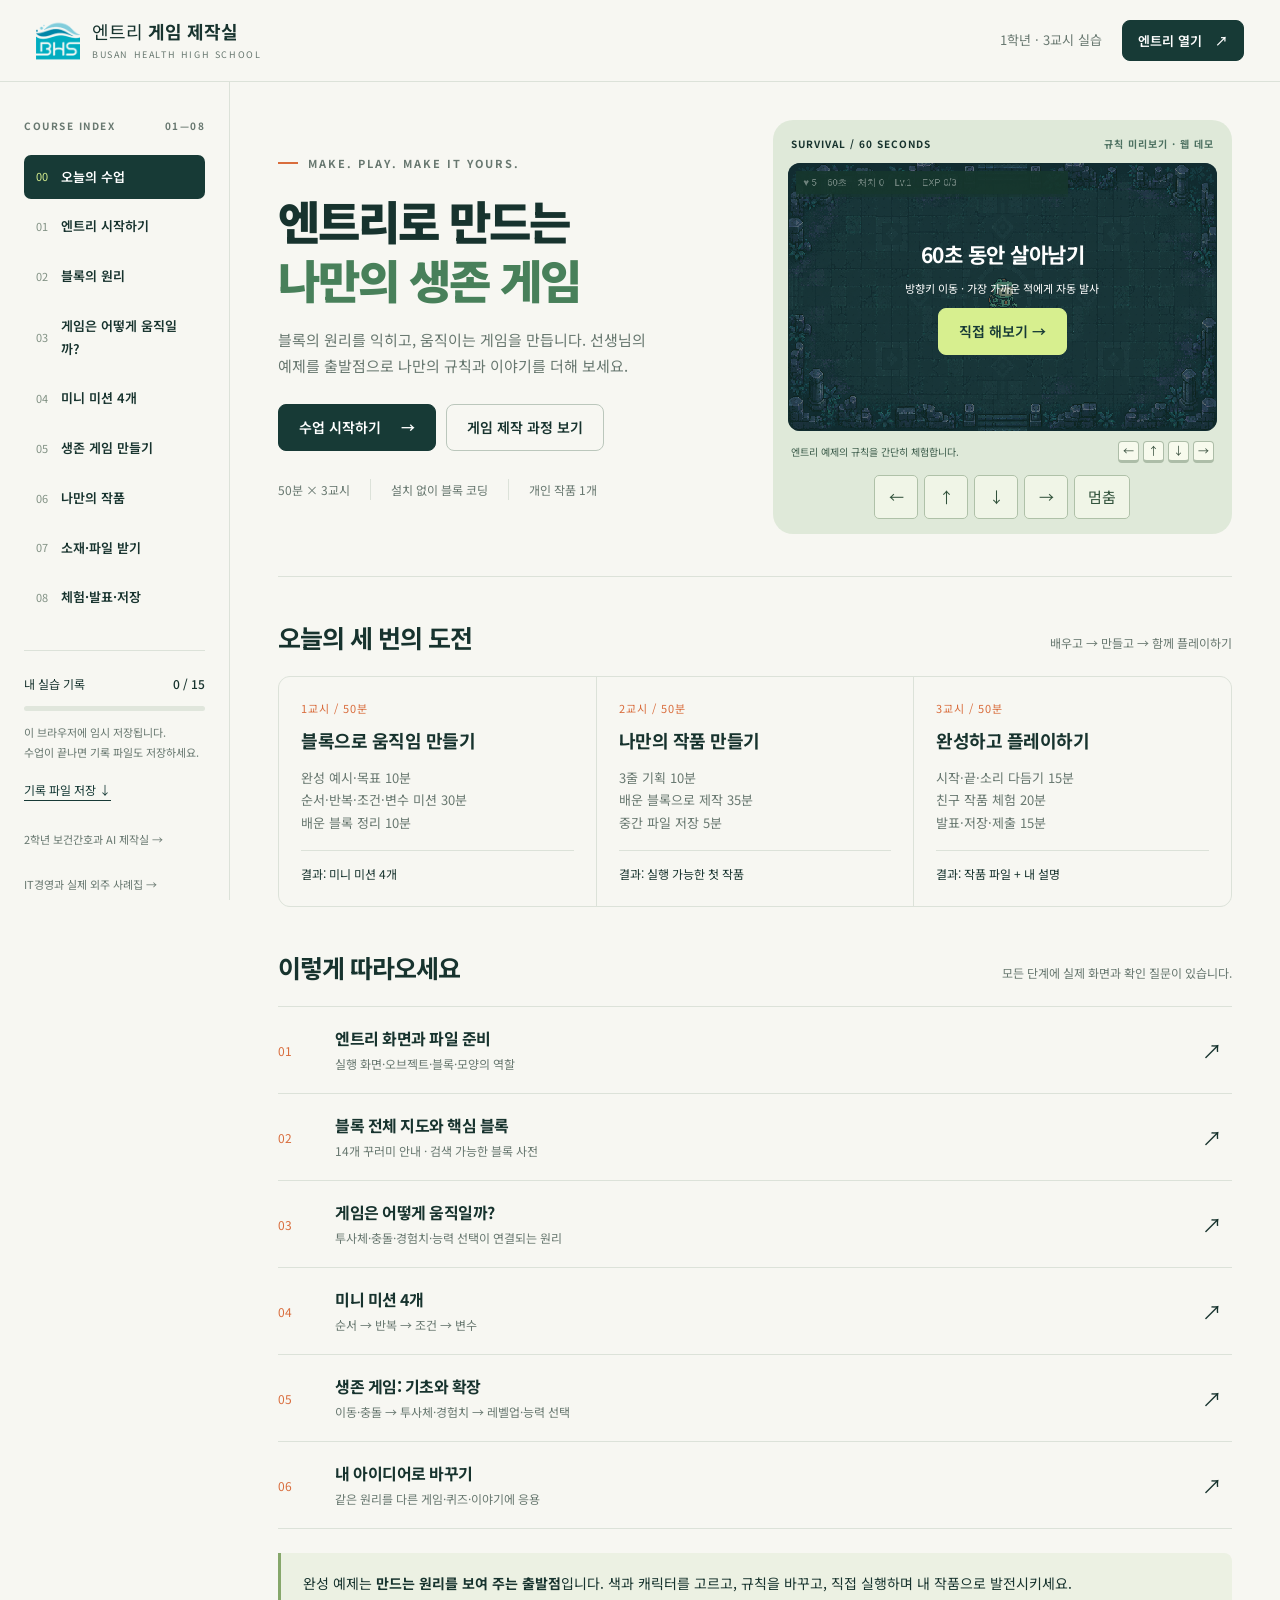
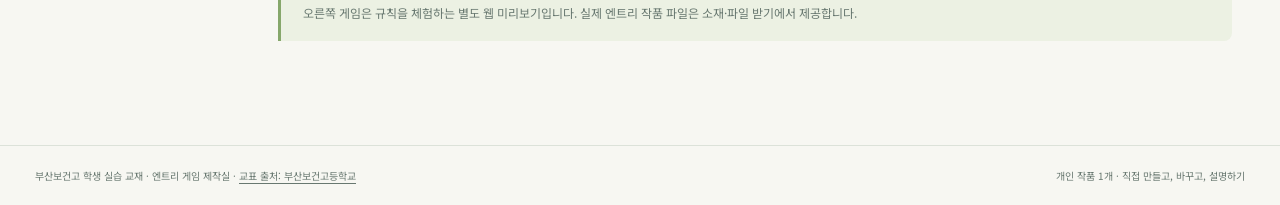
==== docs/index.html @ ec51cd51 "Publish Busan Health High School Entry game lab" ====
<!doctype html>
<html lang="ko">
<head>
  <meta charset="utf-8"><meta name="viewport" content="width=device-width,initial-scale=1">
  <meta name="theme-color" content="#173a36">
  <meta name="description" content="부산보건고 학생을 위한 엔트리 실습 교재. 블록의 원리를 익히고, 생존 게임을 만들고, 나만의 작품으로 확장합니다.">
  <title>엔트리 게임 제작실 · 부산보건고</title>
  <link rel="icon" href="assets/brand/busanhc-emblem.gif" type="image/gif">
  <link rel="stylesheet" href="style.css">
  <script src="content.js" defer></script><script src="assembly-data.js" defer></script><script src="assembly.js" defer></script><script src="game.js" defer></script><script src="app.js" defer></script>
</head>
<body>
  <a class="skip" href="#main">본문으로 이동</a>
  <header class="topbar">
    <a class="brand" href="#home"><img class="school-emblem" src="assets/brand/busanhc-emblem.gif" alt="부산보건고등학교 교표" width="44" height="44"><span>엔트리 <b>게임 제작실</b><small>BUSAN HEALTH HIGH SCHOOL</small></span></a>
    <div class="top-actions"><span class="course-label">1학년 · 3교시 실습</span><a class="button small" href="https://playentry.org/ws/new" target="_blank" rel="noopener">엔트리 열기 <span aria-hidden="true">↗</span></a><button class="menu-toggle" aria-label="수업 목차 열기" aria-expanded="false">☰</button></div>
  </header>
  <div class="layout">
    <aside class="sidebar" id="sidebar">
      <div class="side-heading">COURSE INDEX <span>01—08</span></div>
      <nav aria-label="수업 목차">
        <a href="#home" data-nav="home"><span>00</span>오늘의 수업</a>
        <a href="#start" data-nav="start"><span>01</span>엔트리 시작하기</a>
        <a href="#blocks" data-nav="blocks"><span>02</span>블록의 원리</a>
        <a href="#gameflow" data-nav="gameflow"><span>03</span>게임은 어떻게 움직일까?</a>
        <a href="#missions" data-nav="missions"><span>04</span>미니 미션 4개</a>
        <a href="#build" data-nav="build"><span>05</span>생존 게임 만들기</a>
        <a href="#project" data-nav="project"><span>06</span>나만의 작품</a>
        <a href="#assets" data-nav="assets"><span>07</span>소재·파일 받기</a>
        <a href="#finish" data-nav="finish"><span>08</span>체험·발표·저장</a>
      </nav>
      <div class="side-progress"><span>내 실습 기록 <b id="progress-label">0 / 15</b></span><progress id="progress" max="15" value="0">0%</progress><p>이 브라우저에 임시 저장됩니다.<br>수업이 끝나면 기록 파일도 저장하세요.</p><button class="text-button" id="export-top">기록 파일 저장 ↓</button></div>
      <a class="source-link" href="https://zeusk302-png.github.io/busanhc-health-ai-2026/">2학년 보건간호과 AI 제작실 →</a>
      <a class="source-link" href="https://zeusk302-png.github.io/busanhc-it-outsourcing-2026/">IT경영과 실제 외주 사례집 →</a>
      <a class="source-link" href="https://docs.playentry.org/" target="_blank" rel="noopener">엔트리 공식 도움말 ↗</a>
    </aside>
    <main id="main" tabindex="-1"></main>
  </div>
  <footer class="footer"><span>부산보건고 학생 실습 교재 · 엔트리 게임 제작실 · <a href="https://school.busanedu.net/busanhc.com/cm/cntnts/cntntsView.do?cntntsId=10781&amp;mi=611095" target="_blank" rel="noopener">교표 출처: 부산보건고등학교</a></span><span>개인 작품 1개 · 직접 만들고, 바꾸고, 설명하기</span></footer>
  <dialog id="image-dialog"><button class="dialog-close" aria-label="이미지 닫기">닫기 ×</button><img alt=""><p></p></dialog>
  <div class="toast" role="status" aria-live="polite"></div>
  <noscript>이 실습 교재는 JavaScript가 필요합니다. 브라우저에서 JavaScript를 활성화해 주세요.</noscript>
</body></html>
---- docs/style.css ----
@import url('https://fonts.googleapis.com/css2?family=Noto+Sans+KR:wght@400;500;600;700;800;900&display=swap');
:root{--paper:#f7f7f2;--ink:#17332e;--muted:#687870;--line:#dce2d9;--forest:#173a36;--lime:#d7ef8f;--orange:#d96d3d;--white:#fff;--radius:16px;font-family:'Noto Sans KR',sans-serif;color:var(--ink);background:var(--paper);font-size:15px;line-height:1.75;font-synthesis:none}
*{box-sizing:border-box}body{margin:0}a{color:inherit;text-decoration:none}button,input,textarea,select{font:inherit}button,a,input,textarea,select{touch-action:manipulation}button{cursor:pointer}button:focus-visible,a:focus-visible,input:focus-visible,textarea:focus-visible,select:focus-visible{outline:3px solid #d96d3d;outline-offset:4px}button:disabled{opacity:.5;cursor:default}img{max-width:100%;height:auto}h1,h2,h3,h4,p{margin:0}h1{font-size:clamp(34px,3.6vw,54px);line-height:1.28;letter-spacing:-2px;font-weight:900}h2{font-size:25px;line-height:1.5;letter-spacing:-1px}h3{font-size:18px;line-height:1.5;letter-spacing:-.5px}p+p{margin-top:12px}small{font-size:12px}ul,ol{padding-left:23px;margin:12px 0}li+li{margin-top:7px}strong,b{font-weight:700}code{font-family:Consolas,monospace;background:#e9eee5;padding:2px 5px;border-radius:4px;font-size:14px}.skip{position:absolute;left:16px;top:-80px;z-index:99;background:var(--lime);padding:10px}.skip:focus{top:10px}.topbar{height:82px;background:var(--paper);border-bottom:1px solid var(--line);display:flex;align-items:center;justify-content:space-between;padding:0 36px;position:sticky;top:0;z-index:20}.brand{display:flex;align-items:center;gap:12px;font-size:18px;line-height:1.3}.brand small{display:block;letter-spacing:1.6px;font-size:9px;color:var(--muted);margin-top:5px}.brand-mark{width:43px;height:43px;border-radius:12px;background:var(--forest);color:var(--lime);display:flex;align-items:center;justify-content:center;font-size:29px;font-weight:900;position:relative}.brand-mark span{position:absolute;font-size:17px;right:4px;top:0}.top-actions{display:flex;align-items:center;gap:20px}.course-label{font-size:13px;color:var(--muted)}.button,button.primary{display:inline-flex;justify-content:center;align-items:center;gap:20px;background:var(--forest);color:#fff;border:1px solid var(--forest);padding:12px 20px;border-radius:8px;font-weight:600;font-size:14px;line-height:1.5}.button:hover,button.primary:hover{background:#28574b}.button.secondary{background:transparent;color:var(--ink);border-color:#bbc7bc}.button.secondary:hover{background:#e9eee3}.button.light{background:var(--lime);color:var(--forest);border-color:var(--lime)}.button.small{font-size:13px;padding:10px 15px;gap:13px}.text-button{color:var(--forest);background:none;border:0;padding:4px 0;text-decoration:underline;text-underline-offset:5px}.menu-toggle{display:none;background:none;border:0;font-size:24px}.layout{display:grid;grid-template-columns:230px minmax(0,1fr);max-width:1600px;margin:auto;min-height:calc(100vh - 150px)}.sidebar{padding:35px 24px 30px;border-right:1px solid var(--line);align-self:start;position:sticky;top:82px;max-height:calc(100vh - 82px);overflow:auto}.side-heading{font-size:10px;letter-spacing:1.5px;font-weight:700;margin-bottom:20px;display:flex;justify-content:space-between;color:var(--muted)}nav{display:grid;gap:5px}nav a{padding:11px 12px;border-radius:7px;font-size:13px;font-weight:600;display:flex;gap:13px;align-items:center}nav a span{font-size:11px;color:#819184;font-weight:400}nav a:hover{background:#e9eee5}nav a.active{background:var(--forest);color:white}nav a.active span{color:var(--lime)}.side-progress{border-top:1px solid var(--line);margin-top:30px;padding-top:22px}.side-progress>span{display:flex;justify-content:space-between;font-size:12px}.side-progress b{font-weight:500}.side-progress progress{display:block;appearance:none;border:0;width:100%;height:5px;margin:12px 0;background:#e0e6dc;border-radius:8px;overflow:hidden}.side-progress progress::-webkit-progress-bar{background:#e0e6dc}.side-progress progress::-webkit-progress-value{background:var(--forest)}.side-progress p{font-size:11px;color:var(--muted);line-height:1.8}.side-progress button{font-size:12px;margin-top:12px}.source-link{display:block;margin-top:26px;font-size:11px;color:var(--muted)}main{min-width:0;padding:38px 48px 80px;max-width:1250px;width:100%}.eyebrow{font-size:11px;letter-spacing:2px;font-weight:700;color:var(--muted);display:flex;align-items:center;gap:10px;margin-bottom:18px}.eyebrow::before{content:'';width:20px;height:2px;background:var(--orange)}.intro{max-width:650px;color:var(--muted);margin-top:18px;font-size:15px}.breadcrumb{display:flex;gap:9px;align-items:center;font-size:12px;color:var(--muted);margin-bottom:28px}.hero{display:grid;grid-template-columns:1fr 1fr;gap:35px;align-items:center;padding-bottom:42px;border-bottom:1px solid var(--line)}.hero-copy{padding:10px 0}.hero h1 em{font-style:normal;color:#48805a}.hero .intro{max-width:380px}.actions{display:flex;flex-wrap:wrap;gap:10px;margin-top:25px}.meta-row{display:flex;gap:20px;font-size:12px;margin-top:28px;color:var(--muted)}.meta-row span+span{border-left:1px solid var(--line);padding-left:20px}.game-shell{background:#dfe9d9;border-radius:20px;padding:15px;position:relative;overflow:hidden}.game-top{display:flex;justify-content:space-between;font-size:10px;font-weight:700;letter-spacing:1px;margin:0 3px 10px}.game-top span:last-child{color:#4c7060}.game-canvas-wrap{position:relative;background:#becfb7;aspect-ratio:16/10;border-radius:12px;overflow:hidden}.game-canvas-wrap canvas{display:block;width:100%;height:100%;outline-offset:-4px}.game-overlay{position:absolute;inset:0;display:flex;flex-direction:column;align-items:center;justify-content:center;background:#15362c9e;color:white;text-align:center;gap:9px;padding:20px}.game-overlay h3{font-size:24px}.game-overlay p{font-size:12px}.game-overlay[hidden]{display:none}.game-foot{display:flex;justify-content:space-between;gap:10px;align-items:center;font-size:10px;color:#3c5c4b;margin:10px 3px 0}.key{display:inline-flex;align-items:center;justify-content:center;min-width:21px;height:22px;background:#f7faed;border:1px solid #adbda8;border-bottom-width:3px;border-radius:4px;color:#39503e;font-size:11px}.section{margin-top:42px}.section-title{display:flex;justify-content:space-between;align-items:baseline;gap:20px;margin-bottom:20px}.section-title p{font-size:12px;color:var(--muted)}.timeline{display:grid;grid-template-columns:repeat(3,1fr);gap:1px;background:var(--line);border:1px solid var(--line);border-radius:12px;overflow:hidden}.period{background:var(--paper);padding:22px}.period .num{font-size:11px;letter-spacing:1px;color:var(--orange);margin-bottom:8px}.period h3{margin-bottom:13px}.period p{font-size:13px;color:var(--muted)}.period small{display:block;border-top:1px solid var(--line);padding-top:12px;margin-top:15px}.steps-list{border-top:1px solid var(--line)}.step-row{display:grid;grid-template-columns:42px 1fr auto;align-items:center;padding:19px 0;gap:15px;border-bottom:1px solid var(--line)}.step-row:hover{background:#eef1e7}.step-row .n{font-size:12px;color:var(--orange)}.step-row h3{font-size:16px}.step-row p{font-size:12px;color:var(--muted);margin-top:3px}.step-row .arrow{font-size:20px;margin-right:10px}.note{border-left:3px solid #86a76b;background:#ecf1e3;padding:18px 22px;margin:24px 0;font-size:14px;border-radius:0 8px 8px 0}.note.warning{border-color:#d88d4d;background:#faf0e3}.note small{display:block;color:var(--muted);margin-top:6px}.page-title{padding-bottom:30px;border-bottom:1px solid var(--line);margin-bottom:30px}.page-title h1{font-size:38px}.page-title .intro{max-width:720px}.two-col{display:grid;grid-template-columns:1fr 1fr;gap:28px}.reading{max-width:790px}.reading>p{margin:14px 0;color:#465c4f}.reading h2{margin-top:34px;margin-bottom:13px}.reading h3{margin:24px 0 10px}.panel{border:1px solid var(--line);border-radius:12px;padding:24px;background:#fff}.panel h3{margin-bottom:12px}.panel p{font-size:14px}.panel.soft{background:#edf1e6}.capture{margin:24px 0}.capture button{display:block;border:1px solid #d8dfd5;background:#fff;border-radius:10px;padding:0;overflow:hidden;width:100%;text-align:left}.capture img{width:100%;display:block}.capture figcaption{font-size:12px;color:var(--muted);margin-top:9px;line-height:1.8}.capture figcaption span{font-size:10px;background:#e5eddf;padding:2px 6px;border-radius:3px;color:#456047;margin-right:6px}.capture .hint{font-size:11px;text-align:right;color:var(--muted);margin-top:4px}.numbered{counter-reset:step;list-style:none;padding:0}.numbered li{counter-increment:step;position:relative;padding:0 0 0 36px;margin:18px 0;min-height:27px}.numbered li:before{content:counter(step,decimal-leading-zero);position:absolute;left:0;top:1px;color:var(--orange);font-size:12px;font-weight:700}.table-wrap{overflow-x:auto}table{width:100%;border-collapse:collapse;font-size:13px}th{text-align:left;color:#4b6255;background:#edf0e8;font-weight:600}th,td{padding:13px 15px;border-bottom:1px solid var(--line);vertical-align:top}td small{color:var(--muted)}.check{display:flex;align-items:flex-start;gap:10px;padding:12px 0;font-size:14px;border-bottom:1px solid #e9ede5}.check input{accent-color:var(--forest);width:18px;height:18px;flex:0 0 auto;margin-top:4px}.check small{display:block;color:var(--muted)}.checklist{margin:15px 0}.category-grid{display:grid;grid-template-columns:repeat(2,1fr);gap:12px}.category{background:white;border:1px solid var(--line);padding:20px;border-radius:10px}.category h3{font-size:16px;display:flex;align-items:center;gap:10px}.category h3 i{width:11px;height:11px;background:var(--cat,#4c8a52);border-radius:3px}.category p{font-size:13px;color:var(--muted);margin-top:9px}.category small{display:block;margin-top:12px;color:#41634b}.pill{display:inline-block;font-size:11px;padding:3px 8px;background:#e9efe1;border-radius:4px;margin-bottom:10px}.filter-row{display:flex;gap:8px;flex-wrap:wrap;margin:20px 0}.filter-row button,.stage-tabs a{font-size:12px;padding:9px 13px;border:1px solid var(--line);background:none;border-radius:7px}.filter-row button[aria-pressed=true],.stage-tabs a.active{background:var(--forest);border-color:var(--forest);color:#fff}.search{width:100%;padding:12px 15px;border:1px solid #bdcabb;border-radius:8px;background:#fff;margin:15px 0}.block-reference{border-top:1px solid var(--line)}.block-entry{padding:22px 0;border-bottom:1px solid var(--line);display:grid;grid-template-columns:1fr 1fr;gap:22px}.block-label{display:inline-block;background:var(--block,#4c9c55);color:#fff;border-radius:5px;padding:9px 12px;font-size:13px;font-weight:600;line-height:1.6}.block-entry p{font-size:13px;color:#4d6255;margin-top:10px}.block-entry .example{background:#edf1e7;border-radius:8px;padding:15px;font-size:13px}.block-entry small{display:block;color:var(--muted);margin-top:6px}.no-results{padding:30px;text-align:center;color:var(--muted)}.mission{border:1px solid var(--line);border-radius:12px;margin-bottom:22px;overflow:hidden;background:white}.mission-head{display:flex;gap:17px;padding:23px 25px;border-bottom:1px solid var(--line);align-items:center}.mission-head .big-number{font-size:30px;color:#b3c5ab;font-weight:800;line-height:1}.mission-head h2{font-size:21px}.mission-head p{color:var(--muted);font-size:12px;margin-top:3px}.mission-body{padding:24px}.code-stack{background:#eaf0e5;padding:18px;border-radius:10px;font-size:13px;line-height:2.1;white-space:pre-wrap;font-family:'Noto Sans KR',sans-serif;color:#294d37}.code-stack .code-note{font-size:11px;color:#6a7d6c;display:block;margin-bottom:8px}.try-it{margin-top:18px;font-size:13px;border-left:2px solid var(--orange);padding-left:15px}.try-it b{display:block;color:#9e542f;margin-bottom:5px}details{border-top:1px solid var(--line);padding:14px 0}summary{font-size:14px;font-weight:600;cursor:pointer}details>div,details>p{padding:12px 0 0;font-size:13px;color:#526858}details ol{font-size:13px}.stage-tabs{display:flex;gap:7px;flex-wrap:wrap;margin-bottom:28px}.stage-layout{display:grid;grid-template-columns:minmax(0,1fr) 260px;gap:30px}.stage-aside{align-self:start;position:sticky;top:112px}.stage-aside .panel{padding:20px}.stage-aside h3{font-size:15px}.stage-aside p,.stage-aside li{font-size:12px}.stage-nav{display:flex;justify-content:space-between;gap:12px;margin-top:30px;border-top:1px solid var(--line);padding-top:24px}.stage-content h2{margin:27px 0 13px;font-size:22px}.stage-content h3{margin:22px 0 10px}.stage-content p{font-size:14px}.success{padding:16px 20px;background:#e4edda;border-radius:9px;margin:20px 0;font-size:13px}.tag-row{display:flex;gap:6px;flex-wrap:wrap;margin:15px 0}.tag{font-size:11px;background:#e6ecdf;color:#47623f;border-radius:4px;padding:3px 8px}.form-field{display:block;margin-top:20px}.form-field>span{display:block;font-size:13px;font-weight:600;margin-bottom:7px}.form-field small{display:block;color:var(--muted);margin-top:6px}.form-field input,.form-field textarea,.form-field select{width:100%;border:1px solid #bdc9b9;border-radius:8px;padding:12px 13px;background:#fff;color:var(--ink)}.form-field textarea{min-height:95px;resize:vertical}.worksheet{display:grid;grid-template-columns:1fr 1fr;gap:0 24px}.worksheet .full{grid-column:1/-1}.save-strip{margin-top:25px;display:flex;align-items:center;gap:15px;flex-wrap:wrap;font-size:12px;color:var(--muted)}.idea-grid{display:grid;grid-template-columns:repeat(3,1fr);gap:14px}.idea{border-top:3px solid var(--forest);padding:20px;background:#ecf0e5}.idea h3{font-size:15px}.idea p{font-size:12px;color:var(--muted);margin-top:9px}.asset-grid{display:grid;grid-template-columns:repeat(3,1fr);gap:18px}.asset-card{border:1px solid var(--line);background:white;border-radius:12px;overflow:hidden}.asset-thumb{height:190px;background-color:#eaf0e6;background-image:linear-gradient(45deg,#dfe7d9 25%,transparent 25%),linear-gradient(-45deg,#dfe7d9 25%,transparent 25%),linear-gradient(45deg,transparent 75%,#dfe7d9 75%),linear-gradient(-45deg,transparent 75%,#dfe7d9 75%);background-size:24px 24px;background-position:0 0,0 12px,12px -12px,-12px 0;display:flex;align-items:center;justify-content:center}.asset-thumb img{height:165px;width:165px;object-fit:contain}.asset-thumb.bg img{width:100%;height:100%;object-fit:cover}.asset-info{padding:17px}.asset-info h3{font-size:15px}.asset-info p{font-size:11px;color:var(--muted);margin-top:5px}.asset-info a{font-size:12px;font-weight:600;display:inline-block;border-bottom:1px solid #77956b;margin-top:13px}.download-row{display:grid;grid-template-columns:1fr auto;gap:20px;border-bottom:1px solid var(--line);padding:19px 0;align-items:center}.download-row h3{font-size:15px}.download-row p{font-size:12px;color:var(--muted);margin-top:4px}.footer{border-top:1px solid var(--line);padding:21px 35px;font-size:10px;color:var(--muted);display:flex;justify-content:space-between;gap:15px}.toast{position:fixed;bottom:28px;left:50%;transform:translate(-50%,20px);background:var(--forest);color:#fff;border-radius:8px;padding:12px 22px;opacity:0;pointer-events:none;transition:.2s;z-index:60;font-size:13px;max-width:90vw}.toast.show{opacity:1;transform:translate(-50%,0)}dialog{border:0;border-radius:12px;max-width:95vw;max-height:94vh;padding:50px 18px 18px;background:#f7f7f2}dialog::backdrop{background:#10271de0}dialog img{display:block;max-height:78vh;object-fit:contain;margin:auto}dialog p{font-size:12px;margin-top:8px;color:var(--muted)}.dialog-close{position:absolute;right:18px;top:10px;border:0;background:none;font-size:13px;padding:7px}.import-label{display:inline-block;cursor:pointer;border:1px solid #b9c7b3;padding:10px 16px;border-radius:7px;color:var(--ink);background:#fff}.import-label input{position:absolute;width:1px;height:1px;opacity:0}.kbd-line{display:flex;gap:4px;align-items:center}.source-list{font-size:12px;color:var(--muted);margin-top:25px}.source-list a{text-decoration:underline;text-underline-offset:3px}.mobile-controls{display:flex;justify-content:center;gap:6px;margin-top:12px}.mobile-controls button{border:1px solid #afc1a8;background:#f0f5e7;border-radius:5px;padding:7px 13px;color:#31523b}.print-only{display:none}
@media(min-width:1450px){main{padding-left:65px;padding-right:65px}}@media(max-width:1180px){main{padding:30px 30px 60px}.hero{gap:20px}h1{font-size:38px}.stage-layout{grid-template-columns:1fr}.stage-aside{position:static}.stage-aside .panel{display:grid;grid-template-columns:1fr 1fr;gap:18px}.asset-grid{grid-template-columns:repeat(2,1fr)}}@media(max-width:900px){.layout{grid-template-columns:190px minmax(0,1fr)}.sidebar{padding:27px 13px}.topbar{padding:0 23px}.hero{grid-template-columns:1fr}.hero-copy{max-width:600px}.hero h1{font-size:44px}.hero .intro{max-width:580px}.game-shell{max-width:560px;width:100%}.timeline{grid-template-columns:1fr}.period{display:grid;grid-template-columns:70px 1fr;gap:8px 15px}.period .num{grid-row:1/3}.period h3{margin-bottom:0}.period small{grid-column:2}.idea-grid{grid-template-columns:1fr}.category-grid{grid-template-columns:1fr}.two-col{grid-template-columns:1fr}.block-entry{grid-template-columns:1fr;gap:12px}.course-label{display:none}}
@media(max-width:650px){.topbar{height:70px;padding:0 16px}.brand{font-size:15px;gap:8px}.brand small{font-size:7px;letter-spacing:1px}.brand-mark{width:36px;height:36px;font-size:25px}.top-actions{gap:10px}.top-actions .button{padding:9px;font-size:11px;gap:5px}.menu-toggle{display:block}.layout{display:block}.sidebar{display:none;position:fixed;inset:70px 0 auto 0;background:var(--paper);z-index:19;max-height:calc(100vh - 70px);border-bottom:1px solid var(--line);padding:22px}.sidebar.open{display:block}.sidebar nav{grid-template-columns:1fr 1fr}.side-progress,.source-link{display:none}main{padding:27px 20px 50px}.hero h1{font-size:38px}.hero{padding-bottom:30px;gap:25px}.hero .intro{font-size:14px}.meta-row{font-size:11px;gap:10px}.meta-row span+span{padding-left:10px}.game-shell{padding:11px}.game-top{font-size:9px}.game-foot{font-size:9px}.page-title h1{font-size:30px;letter-spacing:-1px}.intro{font-size:14px}.section{margin-top:30px}.section-title{display:block}.section-title p{margin-top:5px}.section-title h2{font-size:22px}.asset-grid{grid-template-columns:1fr 1fr;gap:10px}.asset-thumb{height:145px}.asset-thumb img{width:135px;height:135px}.asset-info{padding:12px}.asset-info h3{font-size:13px}.worksheet{grid-template-columns:1fr}.worksheet .full{grid-column:auto}.panel{padding:20px}.mission-head{padding:19px;gap:12px}.mission-head h2{font-size:18px}.mission-body{padding:18px}.stage-tabs{gap:5px}.stage-tabs a{padding:8px 10px;font-size:11px}.stage-aside .panel{display:block}.download-row{grid-template-columns:1fr;gap:10px}.download-row a{justify-self:start}.footer{padding:18px 20px;display:block}.footer span{display:block}.footer span+span{margin-top:5px}h2{font-size:22px}.step-row{gap:10px;grid-template-columns:28px 1fr auto}.stage-nav .button{font-size:12px;padding:11px}.note{padding:15px 17px;font-size:13px}.breadcrumb{font-size:11px}.game-overlay h3{font-size:21px}}
.flow-track{display:flex;align-items:center;justify-content:flex-start;gap:9px;flex-wrap:wrap;padding:22px 0;border-top:1px solid var(--line);border-bottom:1px solid var(--line);margin:22px 0}.flow-track span{padding:10px 13px;background:#e8efdd;border-radius:6px;font-size:13px;font-weight:600}.flow-track i{font-style:normal;color:#78916f}.theory-sprite{width:115px;height:115px;object-fit:contain;float:right;margin-left:15px}.upgrade-options{display:flex;flex-wrap:wrap;gap:7px;justify-content:center;max-width:100%}.upgrade-options button{background:#f3f6df;color:#244437;border:0;padding:9px 11px;border-radius:6px;text-align:left;font-size:12px}.upgrade-options small{display:block;font-size:10px;margin-top:3px}.mobile-controls button{min-width:44px;min-height:44px}.game-overlay h3{font-size:21px}.game-overlay p{font-size:11px}
.asset-thumb img,.theory-sprite,.game-canvas-wrap canvas{image-rendering:pixelated}
.assembly-guide{margin:28px 0;border-top:3px solid var(--forest);padding-top:20px}.assembly-guide header h2{margin:6px 0 8px}.assembly-guide header p{color:var(--muted);font-size:13px}.assembly-setup{border:1px solid var(--line);border-radius:12px;background:white;margin:22px 0;overflow:hidden}.assembly-setup>div{padding:22px;border-bottom:1px solid var(--line)}.assembly-setup>div:last-child{border:0}.setup-label{font-size:11px;letter-spacing:.7px;font-weight:700;color:#687659}.assembly-setup p{margin-top:8px}.object-name{display:inline-block;background:#d9eacb;padding:2px 8px;border-radius:4px}.setup-prepared{color:#52634d;font-size:12px!important}.setup-anchor{background:#edf3e6}.assembly-toolbar{display:flex;justify-content:space-between;gap:12px;align-items:center;margin:24px 0 12px;font-size:11px;color:var(--muted)}#assembly-counter{font-size:15px;font-weight:700;color:var(--forest);white-space:nowrap}.assembly-card{background:#fff;border:1px solid #d1ddca;border-radius:12px;padding:22px;margin:12px 0;min-width:0;overflow-wrap:anywhere}.assembly-step-title{display:flex;align-items:center;gap:12px;margin-bottom:18px}.assembly-number{font-weight:800;font-size:25px;line-height:1;color:var(--block-color)}.assembly-category{font-size:12px;font-weight:700;background:var(--block-color);color:white;padding:5px 9px;border-radius:4px}.assembly-instruction>span{display:block;font-size:11px;font-weight:700;letter-spacing:.2px;color:#6c7c63;margin-top:16px;margin-bottom:5px}.assembly-instruction>b{font-size:15px}.assembly-instruction em{font-style:normal;color:var(--block-color)}.assembly-instruction p,.assembly-instruction li{font-size:14px;line-height:1.9}.assembly-instruction ul{padding-left:20px;margin:6px 0}.assembly-block{display:block;background:var(--block-color);color:white;font-size:13px;font-weight:600;border-radius:5px;padding:12px 15px;margin:8px 0;line-height:1.8;box-shadow:inset 0 -3px 0 #0002}.assembly-block.boolean{border-radius:20px}.assembly-controls{display:flex;justify-content:space-between;gap:12px;margin:18px 0 24px}.assembly-controls button:disabled{opacity:.4;cursor:default}.assembly-all,.assembly-full{padding:18px 0}.assembly-card.compact{padding:15px;margin-left:min(calc(var(--depth)*10px),40px);border-left:3px solid var(--block-color)}.compact .assembly-step-title{margin-bottom:8px}.compact .assembly-number{font-size:18px}.compact .assembly-instruction>span{margin-top:10px}.compact .assembly-instruction>b,.compact .assembly-instruction p,.compact .assembly-instruction li{font-size:12px}.assembly-full details{padding-left:10px}.screen-map-image{position:relative;border:1px solid var(--line);border-radius:8px;overflow:hidden;margin-top:20px}.screen-map-image img{width:100%;display:block}.screen-map-image>span{position:absolute;display:grid;place-items:center;width:28px;height:28px;border-radius:50%;background:#d95a2d;color:white;font-weight:800;border:2px solid white;box-shadow:0 2px 8px #0005}.map-legend{display:grid;grid-template-columns:1fr 1fr;gap:16px 25px;padding-left:24px;margin:20px 0}.map-legend li{font-size:12px;padding-left:4px}.map-legend b{display:block;margin-bottom:3px}.assembly-map-detail .screen-map h2{font-size:18px}.pixel-palette{display:flex;gap:6px;margin:18px 0}.pixel-palette span{width:24px;height:24px;border:2px solid #142535}
@media(max-width:650px){.assembly-card{padding:16px}.assembly-setup>div{padding:17px}.assembly-toolbar{align-items:start}.assembly-toolbar>span:last-child{max-width:160px;text-align:right}.assembly-controls .button{font-size:11px;padding:10px}.map-legend{grid-template-columns:1fr}.screen-map-image>span{width:20px;height:20px;font-size:10px}.assembly-card.compact{margin-left:min(calc(var(--depth)*5px),20px)}}
@media(prefers-reduced-motion:reduce){*{scroll-behavior:auto!important;transition:none!important}}@media print{.topbar,.sidebar,.footer,.game-shell,.actions,.stage-tabs,.stage-nav,.save-strip,.toast,.menu-toggle{display:none!important}.layout{display:block}main{padding:0;max-width:none}body{background:white;color:black}a[href^=http]:after{content:' (' attr(href) ')';font-size:9px}.capture{break-inside:avoid}.capture img{max-height:430px;object-fit:contain}.panel,.mission{break-inside:avoid}.print-only{display:block}}

/* Photographs are the primary instruction; text remains below each real capture. */
.assembly-photo{margin:0 0 20px;min-width:0}.photo-label{font-size:11px;font-weight:700;color:#596a53;margin-bottom:8px}.assembly-photo>button,.assembly-overview>button{display:block;width:100%;padding:0;border:1px solid #c6d2bf;border-radius:8px;background:#f6f8f2;overflow:hidden;cursor:zoom-in}.assembly-photo img{display:block;width:100%;height:auto}.assembly-photo figcaption{font-size:11px;color:#64765c;line-height:1.7;margin-top:8px}.photo-actions{display:flex;gap:8px 20px;flex-wrap:wrap;margin-top:10px;align-items:center}.photo-actions a,.photo-actions .text-button{font-size:12px;color:#315d46;text-decoration:underline;text-underline-offset:3px}.photo-actions .text-button{padding:0;border:0;background:none;text-align:left}.assembly-overview{margin-top:14px}.assembly-overview>button{margin-top:12px}.assembly-jump-label{display:flex;gap:10px;align-items:center;min-width:0;font-size:12px}#assembly-jump{min-width:0;max-width:550px;width:100%;border:1px solid #b6c6ae;border-radius:7px;padding:9px 12px;background:white;color:var(--ink);font-size:13px}.compact .assembly-photo{margin-top:14px}.assembly-instruction>details{margin-top:16px}
@media(max-width:650px){.assembly-jump-label{display:block;flex:1;margin-left:12px}#assembly-jump{display:block;margin-top:5px;font-size:12px;padding:8px}.photo-actions{display:grid;gap:12px}.assembly-photo figcaption{font-size:10px}.assembly-photo{margin-bottom:14px}}
.school-emblem{display:block;width:44px;height:44px;object-fit:contain;flex:0 0 auto}.footer a{text-decoration:underline;text-underline-offset:3px}@media(max-width:650px){.school-emblem{width:36px;height:36px}}
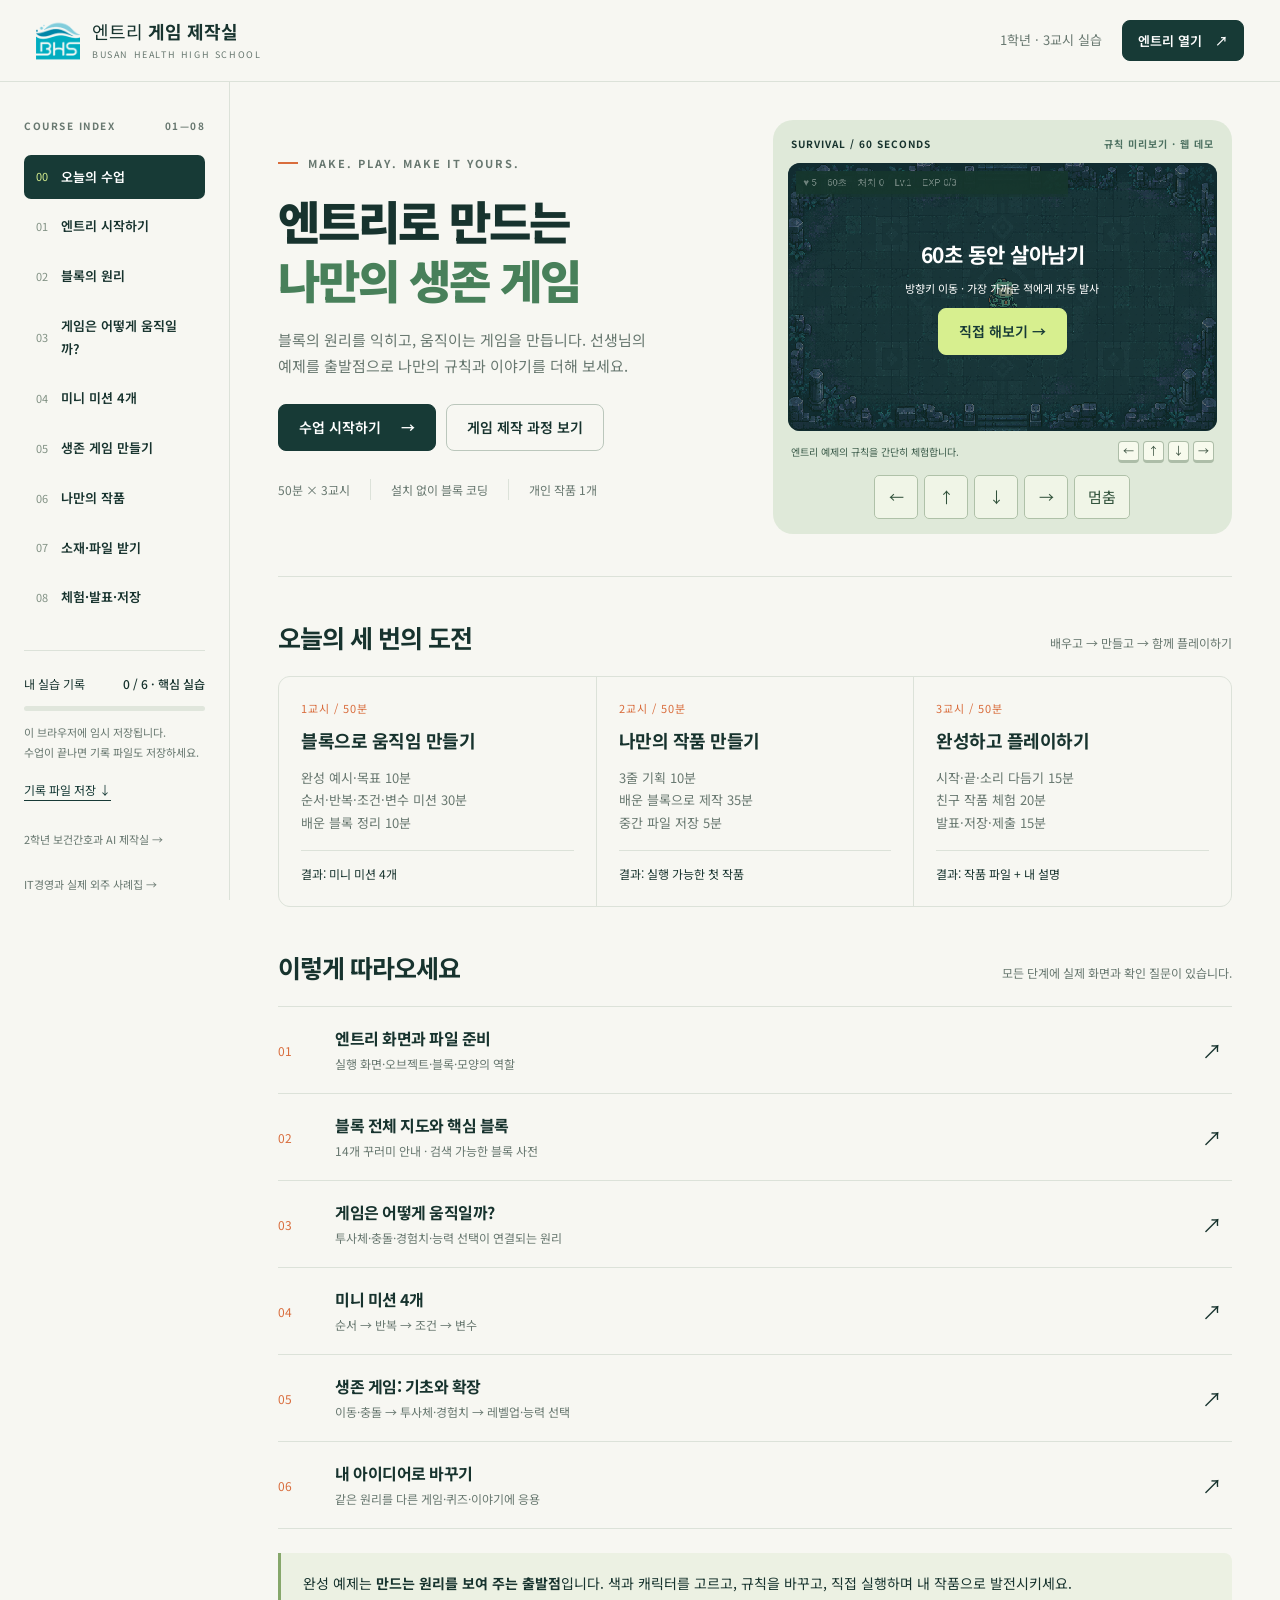
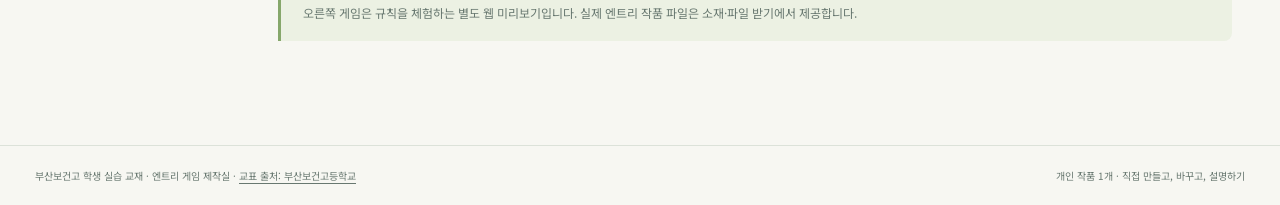
==== commit 3dfdcff5: "Complete November lessons, classroom voting and reviewed student materials" ====
--- a/docs/index.html
+++ b/docs/index.html
@@ -7,7 +7,7 @@
   <title>엔트리 게임 제작실 · 부산보건고</title>
   <link rel="icon" href="assets/brand/busanhc-emblem.gif" type="image/gif">
   <link rel="stylesheet" href="style.css">
-  <script src="content.js" defer></script><script src="assembly-data.js" defer></script><script src="assembly.js" defer></script><script src="game.js" defer></script><script src="app.js" defer></script>
+  <script src="classroom-config.js" defer></script><script src="course-common.js" defer></script><script src="content.js" defer></script><script src="assembly-data.js" defer></script><script src="assembly.js" defer></script><script src="game.js" defer></script><script src="app.js" defer></script>
 </head>
 <body>
   <a class="skip" href="#main">본문으로 이동</a>
@@ -29,7 +29,7 @@
         <a href="#assets" data-nav="assets"><span>07</span>소재·파일 받기</a>
         <a href="#finish" data-nav="finish"><span>08</span>체험·발표·저장</a>
       </nav>
-      <div class="side-progress"><span>내 실습 기록 <b id="progress-label">0 / 15</b></span><progress id="progress" max="15" value="0">0%</progress><p>이 브라우저에 임시 저장됩니다.<br>수업이 끝나면 기록 파일도 저장하세요.</p><button class="text-button" id="export-top">기록 파일 저장 ↓</button></div>
+      <div class="side-progress"><span>내 실습 기록 <b id="progress-label">0 / 6</b></span><progress id="progress" max="6" value="0">0%</progress><p>이 브라우저에 임시 저장됩니다.<br>수업이 끝나면 기록 파일도 저장하세요.</p><button class="text-button" id="export-top">기록 파일 저장 ↓</button></div>
       <a class="source-link" href="https://zeusk302-png.github.io/busanhc-health-ai-2026/">2학년 보건간호과 AI 제작실 →</a>
       <a class="source-link" href="https://zeusk302-png.github.io/busanhc-it-outsourcing-2026/">IT경영과 실제 외주 사례집 →</a>
       <a class="source-link" href="https://docs.playentry.org/" target="_blank" rel="noopener">엔트리 공식 도움말 ↗</a>
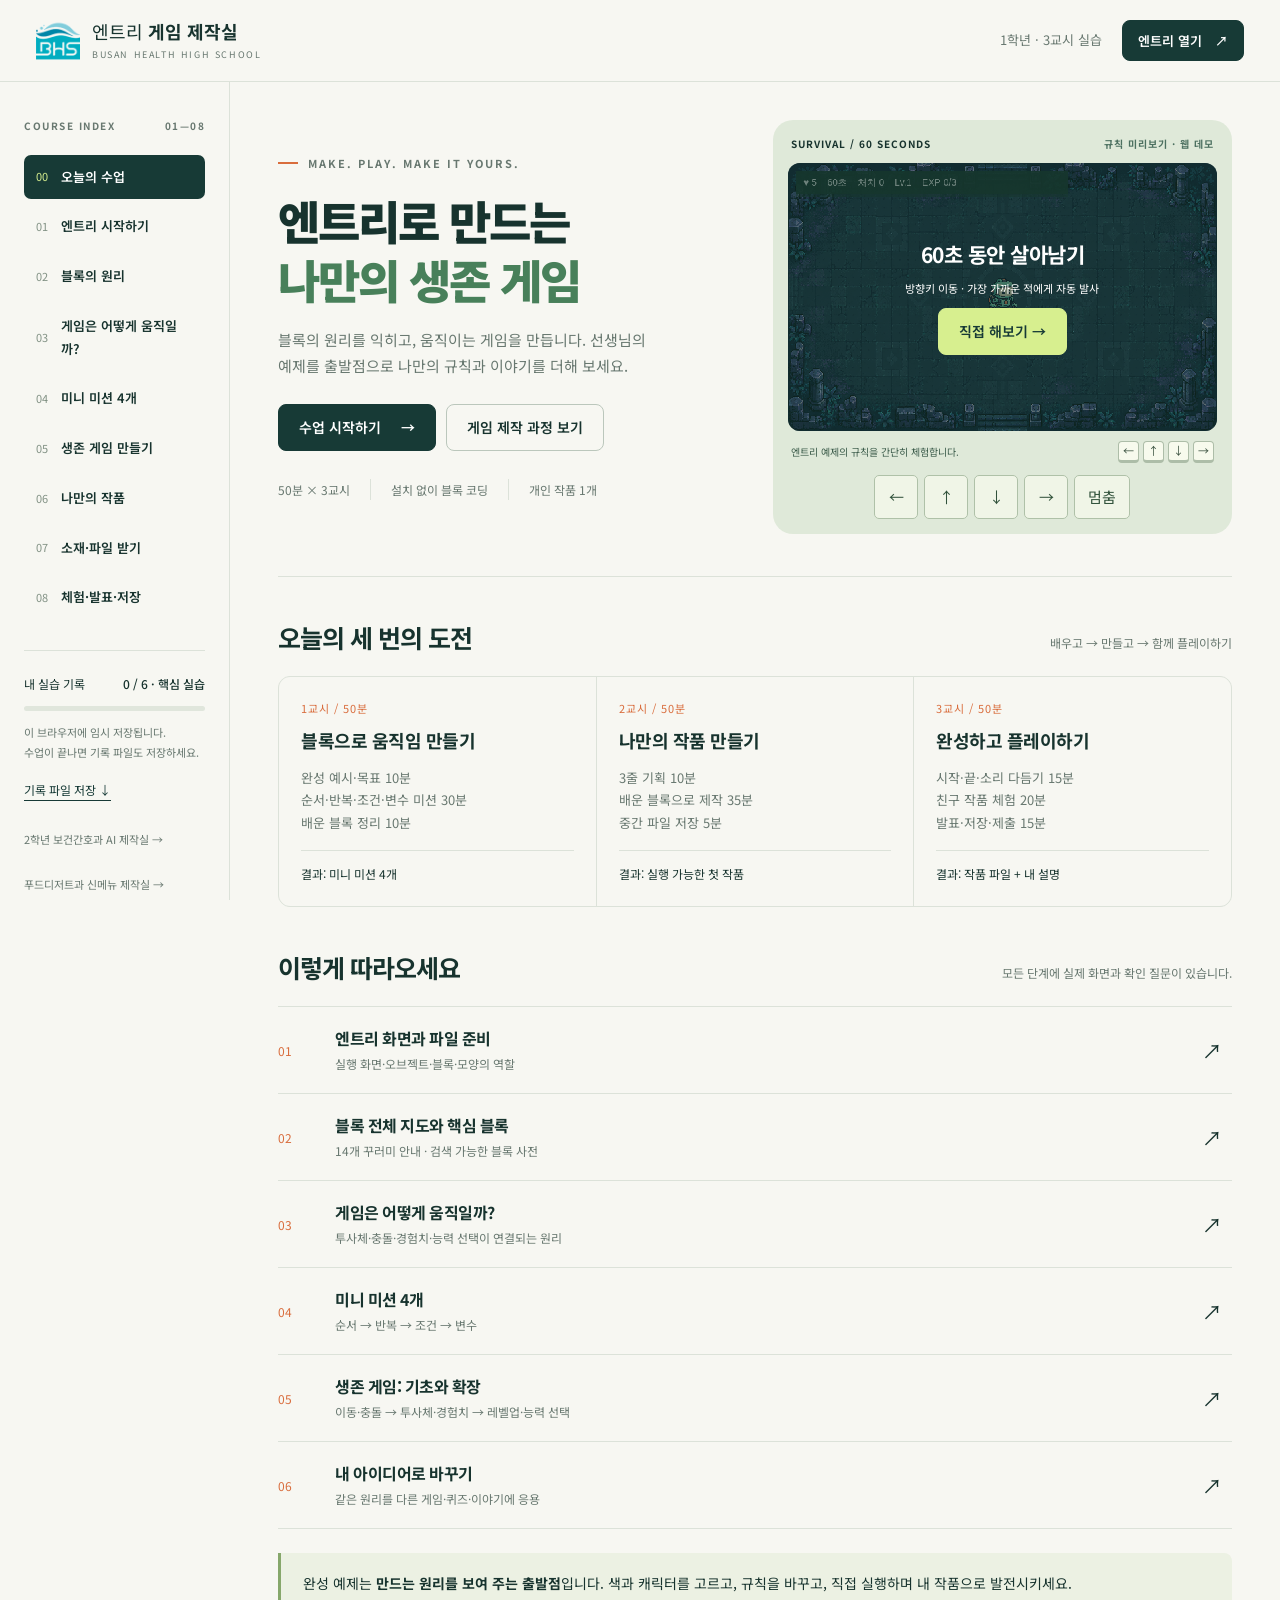
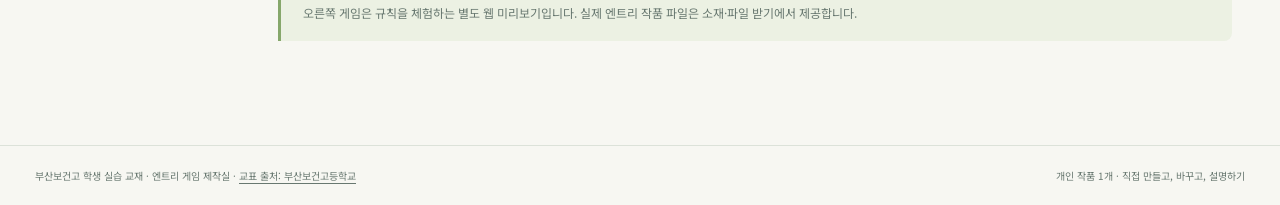
==== commit 2bfd2fb9: "Add complete examples, actual scene guide and cross-course navigation" ====
--- a/docs/index.html
+++ b/docs/index.html
@@ -31,7 +31,8 @@
       </nav>
       <div class="side-progress"><span>내 실습 기록 <b id="progress-label">0 / 6</b></span><progress id="progress" max="6" value="0">0%</progress><p>이 브라우저에 임시 저장됩니다.<br>수업이 끝나면 기록 파일도 저장하세요.</p><button class="text-button" id="export-top">기록 파일 저장 ↓</button></div>
       <a class="source-link" href="https://zeusk302-png.github.io/busanhc-health-ai-2026/">2학년 보건간호과 AI 제작실 →</a>
-      <a class="source-link" href="https://zeusk302-png.github.io/busanhc-it-outsourcing-2026/">IT경영과 실제 외주 사례집 →</a>
+      <a class="source-link" href="https://zeusk302-png.github.io/busanhc-food-ai-2026/">푸드디저트과 신메뉴 제작실 →</a>
+      <a class="source-link" href="https://zeusk302-png.github.io/busanhc-it-outsourcing-2026/">IT경영과 제작 실습실 →</a>
       <a class="source-link" href="https://docs.playentry.org/" target="_blank" rel="noopener">엔트리 공식 도움말 ↗</a>
     </aside>
     <main id="main" tabindex="-1"></main>
